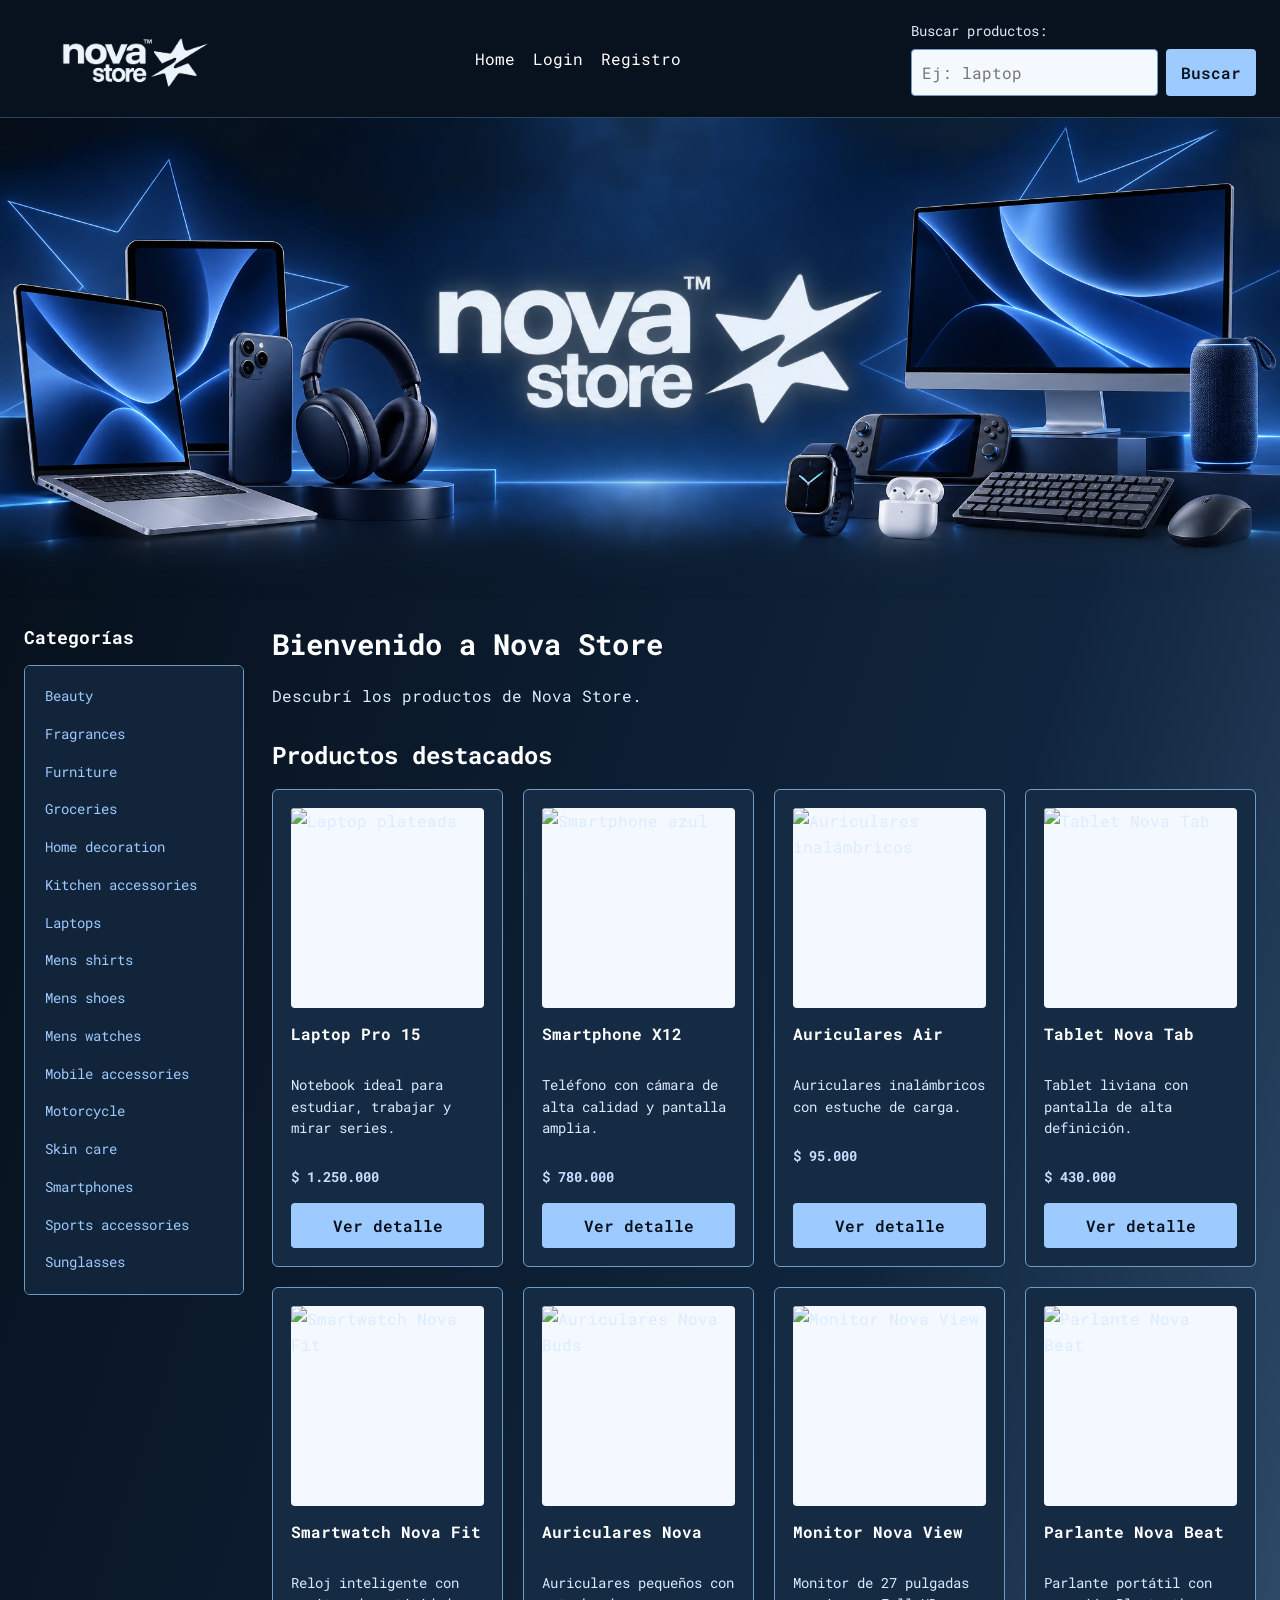
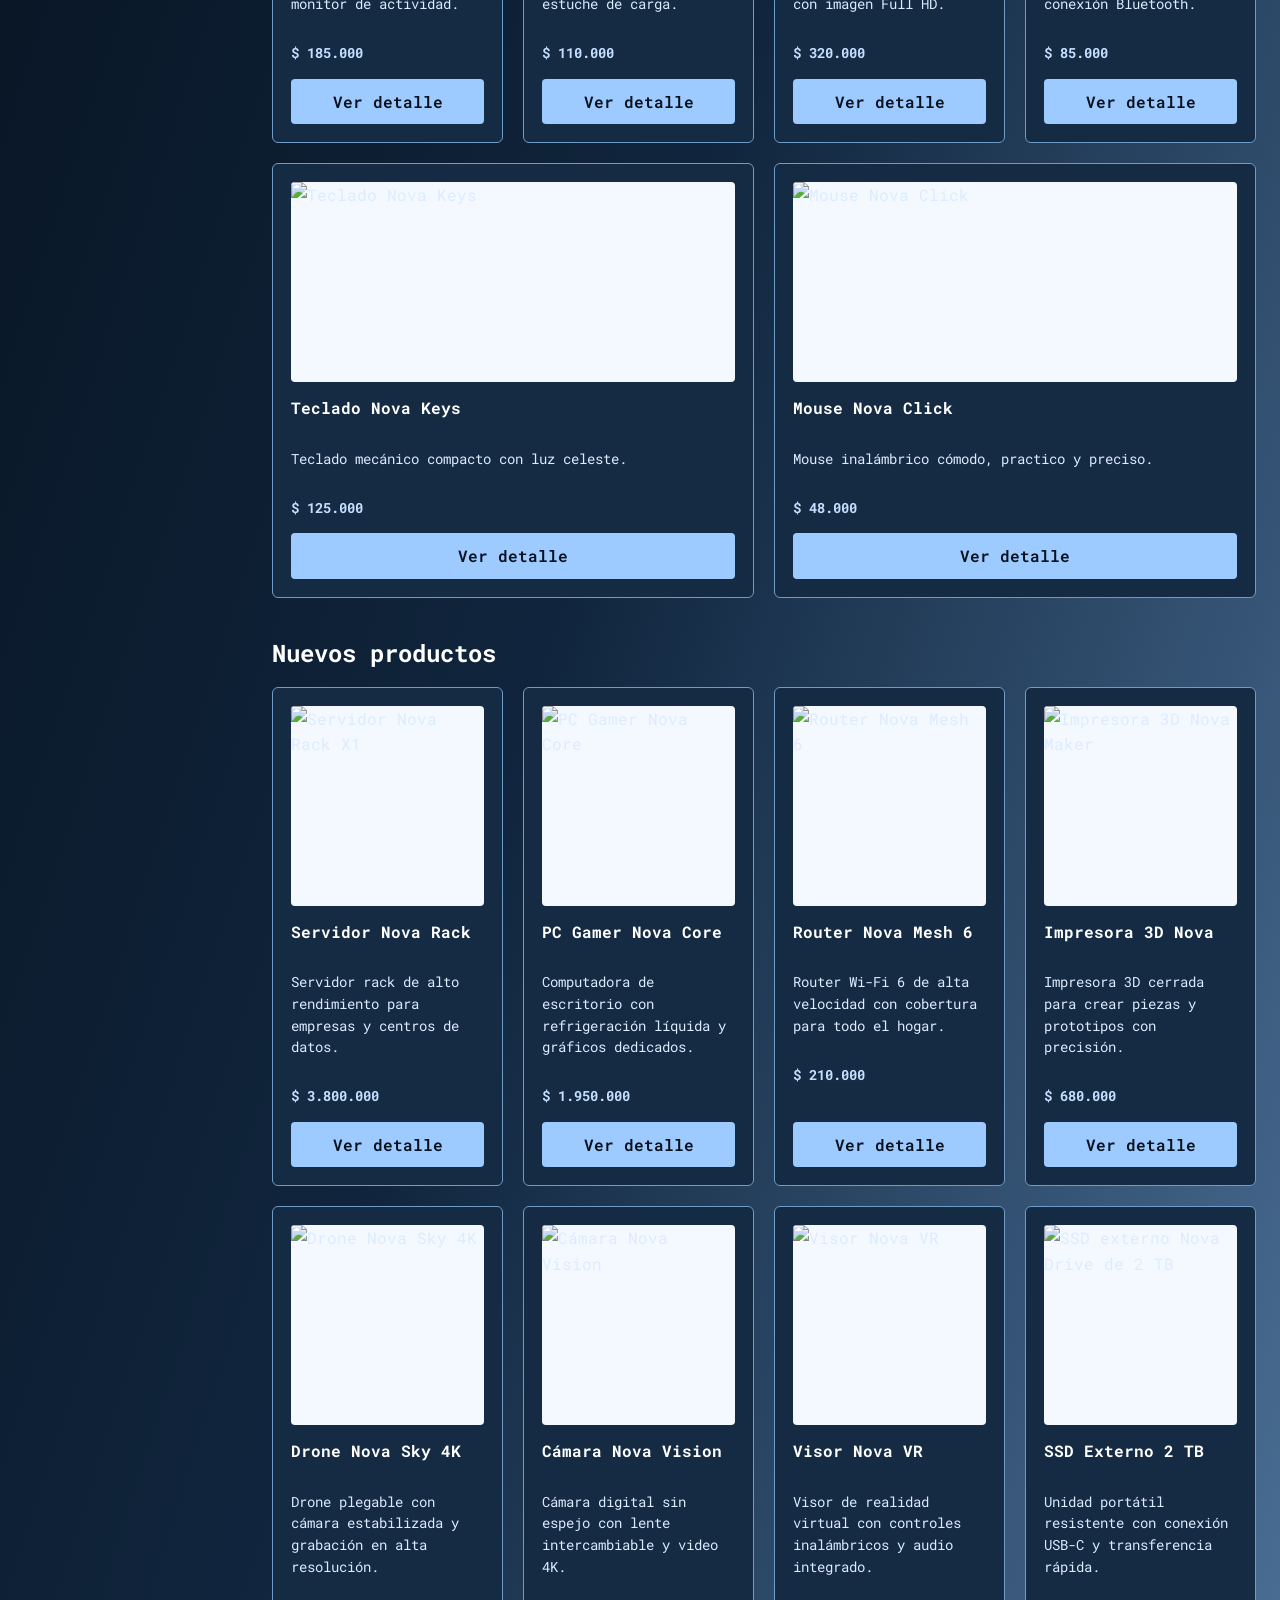
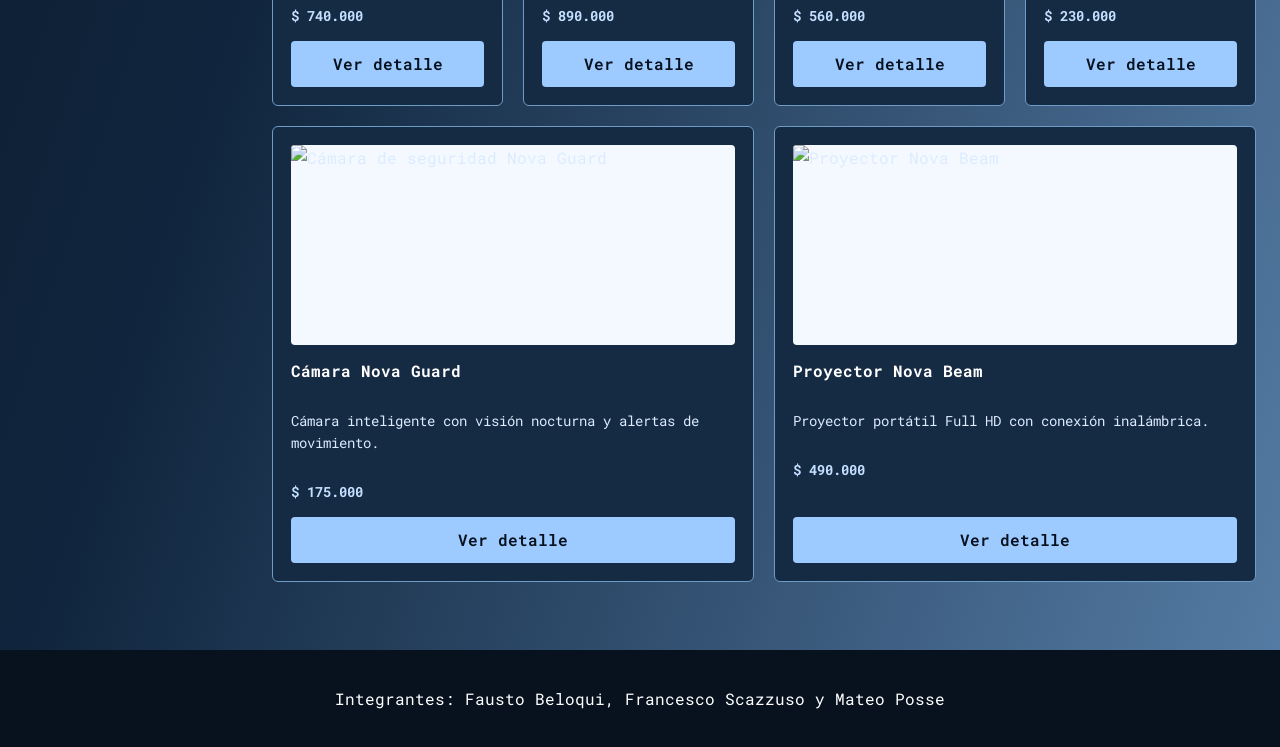
==== index.html @ c2b9d3d6 "Agregar Nova Store con el catálogo original e interacción en JavaScript" ====
<!DOCTYPE html>
<html lang="es">

<head>
    <meta charset="UTF-8">
    <meta name="viewport" content="width=device-width, initial-scale=1.0">
    <link rel="preconnect" href="https://fonts.googleapis.com">
    <link rel="preconnect" href="https://fonts.gstatic.com" crossorigin>
    <link href="https://fonts.googleapis.com/css2?family=Roboto+Mono:wght@400;500;600;700&amp;display=swap" rel="stylesheet">
    <link rel="stylesheet" href="css/style.css">
    <title>Nova Store - Inicio</title>
</head>

<body>
    <a class="saltar-contenido" href="#contenido-principal">Ir al contenido</a>
    <header>
        <a href="index.html"><img class="logo" src="img/nova-store-logo.png" alt="Nova Store - Home"></a>
        <nav aria-label="Navegación principal">
            <a href="index.html">Home</a>
            <a class="enlace-login" href="login.html">Login</a>
            <a class="enlace-registro" href="register.html">Registro</a>
            <span class="saludo" hidden></span>
            <a class="enlace-logout" href="index.html" hidden>Logout</a>
        </nav>
        <form class="formulario-busqueda" action="search-results.html" method="get" novalidate>
            <label for="buscador">Buscar productos:</label>
            <div class="campo-busqueda">
                <input type="search" id="buscador" name="busqueda" placeholder="Ej: laptop" aria-describedby="error-busqueda">
                <button type="submit">Buscar</button>
            </div>
            <p class="error" id="error-busqueda" role="alert"></p>
        </form>
    </header>
    <section class="banner" aria-label="Nova Store">
        <img src="img/banner-nova-store.png" alt="Nova Store">
    </section>
    <div class="contenido">
        <nav class="categorias" aria-label="Categorías de productos">
            <h2>Categorías</h2>
            <p class="estado-categorias" role="status">Cargando categorías…</p>
            <ul class="lista-categorias"></ul>
        </nav>
        <main id="contenido-principal">
            <h1>Bienvenido a Nova Store</h1>
            <p class="introduccion">Descubrí los productos de Nova Store.</p>
            <section class="seccion-catalogo" aria-labelledby="titulo-destacados">
                <div class="titulo-seccion">
                    <h2 id="titulo-destacados">Productos destacados</h2>
                </div>
                <p id="estado-destacados" class="estado" role="status">Cargando productos…</p>
                <div class="productos" id="productos-destacados"></div>
            </section>
            <section class="seccion-catalogo" aria-labelledby="titulo-nuevos">
                <div class="titulo-seccion">
                    <h2 id="titulo-nuevos">Nuevos productos</h2>
                </div>
                <p id="estado-nuevos" class="estado" role="status">Cargando productos…</p>
                <div class="productos" id="productos-nuevos"></div>
            </section>
        </main>
    </div>
    <footer>
        <p>Integrantes: Fausto Beloqui, Francesco Scazzuso y Mateo Posse</p>
    </footer>
    <noscript><p class="aviso-sin-js">Activá JavaScript para cargar los productos y usar los formularios.</p></noscript>
    <script src="js/comun.js"></script>
    <script src="js/saludo.js"></script>
    <script src="js/logout.js"></script>
    <script src="js/index.js"></script>
</body>

</html>
---- css/style.css ----
* {
    box-sizing: border-box;
}

body {
    margin: 0;
    min-height: 100vh;
    display: flex;
    flex-direction: column;
    font-family: "Roboto Mono", monospace;
    color: #dcecff;
    background: linear-gradient(to bottom right, #050d17, #10253d, #567da6);
    line-height: 1.6;
}

[hidden] {
    display: none !important;
}

button,
input {
    font: inherit;
}

button {
    padding: 10px 14px;
    background-color: #9dcaff;
    color: #08121f;
    border: 1px solid transparent;
    border-radius: 4px;
    cursor: pointer;
    font-weight: 600;
}

button:hover,
.boton-detalle:hover {
    background-color: #c4dfff;
}

input {
    padding: 10px;
    border: 1px solid #6f9bc7;
    border-radius: 4px;
    background-color: #f4f8ff;
    color: #08121f;
    min-width: 0;
}

input[aria-invalid="true"] {
    border: 2px solid #ffb6b6;
}

a {
    color: #9dcaff;
    overflow-wrap: anywhere;
}

a:focus-visible,
button:focus-visible,
input:focus-visible {
    outline: 3px solid #ffdc8b;
    outline-offset: 4px;
}

header {
    padding: 16px 24px;
    background-color: #08121f;
    display: flex;
    justify-content: space-between;
    align-items: center;
    flex-wrap: wrap;
    gap: 16px 24px;
    position: sticky;
    top: 0;
    z-index: 10;
    border-bottom: 1px solid #274561;
}

.logo {
    width: 220px;
    height: 85px;
    object-fit: contain;
    display: block;
    max-width: 100%;
}

header nav {
    display: flex;
    align-items: center;
    flex-wrap: wrap;
    gap: 12px 18px;
    min-width: 0;
}

header a {
    color: white;
    text-decoration: none;
}

header nav a:hover {
    text-decoration: underline;
}

.saludo {
    font-size: 0.85rem;
    overflow-wrap: anywhere;
    max-width: 300px;
}

.formulario-busqueda {
    flex: 0 1 345px;
    min-width: 0;
}

.formulario-busqueda label {
    display: block;
    font-size: 0.85rem;
    margin-bottom: 6px;
}

.campo-busqueda {
    display: flex;
    gap: 8px;
}

.campo-busqueda input {
    width: 100%;
}

.error {
    color: #ffb6b6;
    font-size: 0.85rem;
    display: block;
    margin: 6px 0 0;
    overflow-wrap: anywhere;
}

.error:empty,
.estado:empty,
.estado-categorias:empty {
    display: none;
}

.banner img {
    width: 100%;
    display: block;
}

.banner {
    margin: 0;
}

.contenido {
    display: flex;
    gap: 28px;
    padding: 28px 24px;
    flex: 1;
    width: 100%;
    max-width: 1700px;
    margin: 0 auto;
}

.categorias {
    flex: 0 0 220px;
    min-width: 0;
}

.categorias h2 {
    font-size: 1.15rem;
    margin-top: 0;
}

.categorias ul {
    padding: 12px;
    margin: 0;
    background-color: #12243a;
    border: 1px solid #6f9bc7;
    border-radius: 6px;
    list-style: none;
    max-height: 70vh;
    overflow-y: auto;
}

.categorias ul:empty {
    display: none;
}

.categorias li a {
    display: block;
    padding: 8px;
    font-size: 0.85rem;
    text-decoration: none;
}

.categorias li a:hover,
.categorias [aria-current="page"] {
    color: white;
    background-color: #274561;
    border-radius: 3px;
}

main {
    flex: 1;
    min-width: 0;
}

h1,
h2,
h3 {
    color: white;
    line-height: 1.3;
    overflow-wrap: anywhere;
}

h1 {
    margin-top: 0;
    font-size: 1.8rem;
}

.introduccion {
    margin-bottom: 32px;
}

.seccion-catalogo {
    margin-bottom: 40px;
}

.titulo-seccion {
    display: flex;
    justify-content: space-between;
    align-items: baseline;
    flex-wrap: wrap;
    gap: 8px 16px;
    margin-bottom: 18px;
}

.titulo-seccion h2 {
    margin: 0;
}

.productos {
    display: flex;
    flex-wrap: wrap;
    gap: 20px;
}

article {
    padding: 18px;
    background-color: #152a43;
    border: 1px solid #6f9bc7;
    border-radius: 6px;
    overflow-wrap: anywhere;
}

.productos article {
    flex: 1 1 220px;
    min-width: 0;
    display: flex;
    flex-direction: column;
}

.productos article img {
    width: 100%;
    height: 200px;
    object-fit: contain;
    background-color: #f4f8ff;
    border-radius: 4px;
}

.productos article h3 {
    font-size: 1rem;
}

.productos article p {
    font-size: 0.85rem;
}

.precio {
    font-size: 1.1rem;
    font-weight: 700;
    color: #c4dfff;
}

.boton-detalle {
    display: block;
    padding: 10px 12px;
    margin-top: auto;
    background-color: #9dcaff;
    color: #08121f;
    border-radius: 4px;
    text-decoration: none;
    text-align: center;
    font-weight: 600;
}

.principal-cuenta {
    display: flex;
    align-items: center;
    justify-content: center;
    min-height: 65vh;
}

.cuenta {
    width: 440px;
    max-width: 100%;
    padding: 28px;
    background-color: #152a43;
    border: 1px solid #6f9bc7;
    border-radius: 6px;
}

.cuenta label {
    display: block;
    margin-bottom: 6px;
}

.cuenta input:not([type="checkbox"]) {
    width: 100%;
}

.cuenta button {
    width: 100%;
}

.campo-terminos {
    display: flex;
    align-items: flex-start;
    gap: 10px;
}

.campo-terminos input {
    margin-top: 7px;
    flex-shrink: 0;
}

.detalle {
    display: flex;
    gap: 28px;
    flex-wrap: wrap;
}

.imagen-producto {
    width: 350px;
    max-width: 100%;
    height: 350px;
    object-fit: contain;
    background-color: #f4f8ff;
    border-radius: 6px;
}

.datos-producto {
    flex: 1 1 260px;
    min-width: 0;
}

.tags {
    display: flex;
    flex-wrap: wrap;
    gap: 8px;
    padding: 0;
    list-style: none;
}

.tags li {
    padding: 4px 10px;
    background-color: #274561;
    border-radius: 4px;
}

#seccion-reviews {
    margin-top: 36px;
}

#reviews article {
    margin-bottom: 16px;
}

.estado {
    padding: 12px 0;
}

footer {
    padding: 20px 24px;
    background-color: #08121f;
    color: white;
    text-align: center;
    overflow-wrap: anywhere;
}

.saltar-contenido {
    position: absolute;
    top: -100px;
    left: 15px;
    z-index: 20;
    padding: 10px;
    background-color: #08121f;
}

.saltar-contenido:focus {
    top: 10px;
}

.aviso-sin-js {
    padding: 20px;
    text-align: center;
}

@media (max-width: 1000px) {
    header {
        position: static;
    }

    .formulario-busqueda {
        flex-grow: 1;
    }

    .categorias {
        flex-basis: 190px;
    }
}

@media (max-width: 768px) {
    header {
        padding: 16px;
        justify-content: center;
    }

    header nav {
        justify-content: center;
        width: 100%;
    }

    .formulario-busqueda {
        flex-basis: 100%;
    }

    .contenido {
        flex-direction: column;
        gap: 24px;
        padding: 20px 16px;
    }

    .categorias {
        flex-basis: auto;
        width: 100%;
    }

    .categorias ul {
        max-height: 180px;
    }

    .productos article {
        flex-basis: 100%;
    }

    h1 {
        font-size: 1.5rem;
    }

    .cuenta {
        padding: 22px;
    }

    .principal-cuenta {
        min-height: 60vh;
    }
}
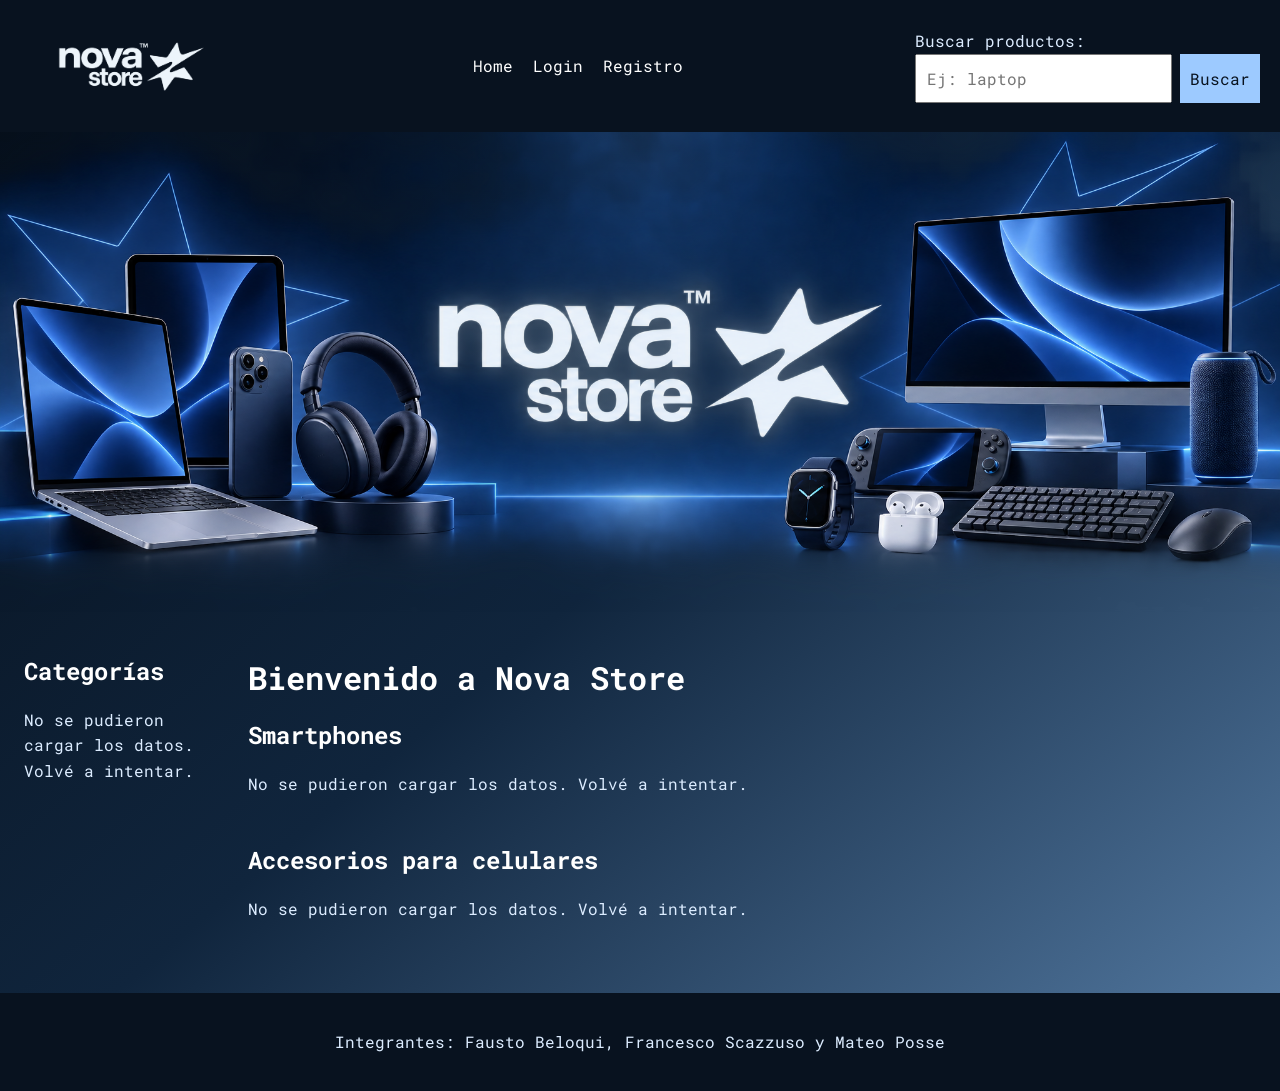
==== commit b9cbb977: "Simplificar estilos y JavaScript y usar DummyJSON según la consigna" ====
--- a/index.html
+++ b/index.html
@@ -12,7 +12,6 @@
 </head>
 
 <body>
-    <a class="saltar-contenido" href="#contenido-principal">Ir al contenido</a>
     <header>
         <a href="index.html"><img class="logo" src="img/nova-store-logo.png" alt="Nova Store - Home"></a>
         <nav aria-label="Navegación principal">
@@ -42,18 +41,13 @@
         </nav>
         <main id="contenido-principal">
             <h1>Bienvenido a Nova Store</h1>
-            <p class="introduccion">Descubrí los productos de Nova Store.</p>
             <section class="seccion-catalogo" aria-labelledby="titulo-destacados">
-                <div class="titulo-seccion">
-                    <h2 id="titulo-destacados">Productos destacados</h2>
-                </div>
+                <h2 id="titulo-destacados">Smartphones</h2>
                 <p id="estado-destacados" class="estado" role="status">Cargando productos…</p>
                 <div class="productos" id="productos-destacados"></div>
             </section>
             <section class="seccion-catalogo" aria-labelledby="titulo-nuevos">
-                <div class="titulo-seccion">
-                    <h2 id="titulo-nuevos">Nuevos productos</h2>
-                </div>
+                <h2 id="titulo-nuevos">Accesorios para celulares</h2>
                 <p id="estado-nuevos" class="estado" role="status">Cargando productos…</p>
                 <div class="productos" id="productos-nuevos"></div>
             </section>
@@ -62,7 +56,6 @@
     <footer>
         <p>Integrantes: Fausto Beloqui, Francesco Scazzuso y Mateo Posse</p>
     </footer>
-    <noscript><p class="aviso-sin-js">Activá JavaScript para cargar los productos y usar los formularios.</p></noscript>
     <script src="js/comun.js"></script>
     <script src="js/saludo.js"></script>
     <script src="js/logout.js"></script>
--- a/css/style.css
+++ b/css/style.css
@@ -13,193 +13,142 @@
     line-height: 1.6;
 }
 
-[hidden] {
-    display: none !important;
+[hidden],
+.error:empty,
+.estado:empty,
+.estado-categorias:empty,
+.categorias ul:empty {
+    display: none;
+}
+
+a {
+    color: #9dcaff;
+    overflow-wrap: anywhere;
 }
 
 button,
 input {
     font: inherit;
-}
-
-button {
-    padding: 10px 14px;
+    padding: 10px;
+}
+
+button,
+.boton-detalle {
     background-color: #9dcaff;
     color: #08121f;
-    border: 1px solid transparent;
-    border-radius: 4px;
+    border: none;
+    text-decoration: none;
     cursor: pointer;
-    font-weight: 600;
-}
-
-button:hover,
-.boton-detalle:hover {
-    background-color: #c4dfff;
 }
 
 input {
-    padding: 10px;
-    border: 1px solid #6f9bc7;
-    border-radius: 4px;
-    background-color: #f4f8ff;
-    color: #08121f;
     min-width: 0;
 }
 
-input[aria-invalid="true"] {
-    border: 2px solid #ffb6b6;
-}
-
-a {
-    color: #9dcaff;
-    overflow-wrap: anywhere;
-}
-
-a:focus-visible,
-button:focus-visible,
-input:focus-visible {
-    outline: 3px solid #ffdc8b;
-    outline-offset: 4px;
+header,
+footer {
+    padding: 20px;
+    background-color: #08121f;
+}
+
+header,
+header nav,
+.productos,
+.detalle {
+    display: flex;
+    flex-wrap: wrap;
+    gap: 20px;
 }
 
 header {
-    padding: 16px 24px;
-    background-color: #08121f;
-    display: flex;
+    align-items: center;
     justify-content: space-between;
-    align-items: center;
-    flex-wrap: wrap;
-    gap: 16px 24px;
-    position: sticky;
-    top: 0;
-    z-index: 10;
-    border-bottom: 1px solid #274561;
+}
+
+header a {
+    color: white;
+    text-decoration: none;
 }
 
 .logo {
     width: 220px;
     height: 85px;
     object-fit: contain;
-    display: block;
-    max-width: 100%;
-}
-
-header nav {
-    display: flex;
-    align-items: center;
-    flex-wrap: wrap;
-    gap: 12px 18px;
-    min-width: 0;
-}
-
-header a {
-    color: white;
-    text-decoration: none;
-}
-
-header nav a:hover {
-    text-decoration: underline;
 }
 
 .saludo {
-    font-size: 0.85rem;
-    overflow-wrap: anywhere;
-    max-width: 300px;
+    max-width: 260px;
+    overflow-wrap: anywhere;
 }
 
 .formulario-busqueda {
     flex: 0 1 345px;
-    min-width: 0;
-}
-
-.formulario-busqueda label {
+}
+
+.formulario-busqueda label,
+.cuenta label,
+.error {
     display: block;
-    font-size: 0.85rem;
-    margin-bottom: 6px;
-}
-
-.campo-busqueda {
+}
+
+.campo-busqueda,
+.campo-terminos {
     display: flex;
     gap: 8px;
 }
 
-.campo-busqueda input {
+.campo-busqueda input,
+.cuenta input:not([type="checkbox"]),
+.cuenta button {
     width: 100%;
 }
 
 .error {
     color: #ffb6b6;
     font-size: 0.85rem;
+}
+
+.banner img {
+    width: 100%;
     display: block;
-    margin: 6px 0 0;
-    overflow-wrap: anywhere;
-}
-
-.error:empty,
-.estado:empty,
-.estado-categorias:empty {
-    display: none;
-}
-
-.banner img {
-    width: 100%;
-    display: block;
-}
-
-.banner {
-    margin: 0;
 }
 
 .contenido {
     display: flex;
-    gap: 28px;
-    padding: 28px 24px;
+    gap: 24px;
+    padding: 24px;
     flex: 1;
     width: 100%;
     max-width: 1700px;
-    margin: 0 auto;
+    margin: auto;
 }
 
 .categorias {
-    flex: 0 0 220px;
-    min-width: 0;
-}
-
-.categorias h2 {
-    font-size: 1.15rem;
-    margin-top: 0;
+    flex: 0 0 200px;
+}
+
+.categorias ul,
+article,
+.cuenta {
+    padding: 16px;
+    background-color: #152a43;
+    border: 1px solid #6f9bc7;
 }
 
 .categorias ul {
-    padding: 12px;
-    margin: 0;
-    background-color: #12243a;
-    border: 1px solid #6f9bc7;
-    border-radius: 6px;
     list-style: none;
     max-height: 70vh;
     overflow-y: auto;
 }
 
-.categorias ul:empty {
-    display: none;
-}
-
-.categorias li a {
+.categorias a {
     display: block;
-    padding: 8px;
-    font-size: 0.85rem;
+    padding: 6px 0;
     text-decoration: none;
 }
 
-.categorias li a:hover,
-.categorias [aria-current="page"] {
-    color: white;
-    background-color: #274561;
-    border-radius: 3px;
-}
-
-main {
+main,
+.datos-producto {
     flex: 1;
     min-width: 0;
 }
@@ -212,44 +161,9 @@
     overflow-wrap: anywhere;
 }
 
-h1 {
-    margin-top: 0;
-    font-size: 1.8rem;
-}
-
-.introduccion {
+.seccion-catalogo,
+#seccion-reviews {
     margin-bottom: 32px;
-}
-
-.seccion-catalogo {
-    margin-bottom: 40px;
-}
-
-.titulo-seccion {
-    display: flex;
-    justify-content: space-between;
-    align-items: baseline;
-    flex-wrap: wrap;
-    gap: 8px 16px;
-    margin-bottom: 18px;
-}
-
-.titulo-seccion h2 {
-    margin: 0;
-}
-
-.productos {
-    display: flex;
-    flex-wrap: wrap;
-    gap: 20px;
-}
-
-article {
-    padding: 18px;
-    background-color: #152a43;
-    border: 1px solid #6f9bc7;
-    border-radius: 6px;
-    overflow-wrap: anywhere;
 }
 
 .productos article {
@@ -257,40 +171,29 @@
     min-width: 0;
     display: flex;
     flex-direction: column;
-}
-
-.productos article img {
-    width: 100%;
-    height: 200px;
+    overflow-wrap: anywhere;
+}
+
+.productos img,
+.imagen-producto {
     object-fit: contain;
     background-color: #f4f8ff;
-    border-radius: 4px;
-}
-
-.productos article h3 {
-    font-size: 1rem;
-}
-
-.productos article p {
-    font-size: 0.85rem;
+    max-width: 100%;
+}
+
+.productos img {
+    width: 100%;
+    height: 200px;
 }
 
 .precio {
-    font-size: 1.1rem;
-    font-weight: 700;
-    color: #c4dfff;
+    font-weight: bold;
 }
 
 .boton-detalle {
-    display: block;
-    padding: 10px 12px;
     margin-top: auto;
-    background-color: #9dcaff;
-    color: #08121f;
-    border-radius: 4px;
-    text-decoration: none;
+    padding: 10px;
     text-align: center;
-    font-weight: 600;
 }
 
 .principal-cuenta {
@@ -301,133 +204,36 @@
 }
 
 .cuenta {
-    width: 440px;
+    width: 400px;
     max-width: 100%;
-    padding: 28px;
-    background-color: #152a43;
-    border: 1px solid #6f9bc7;
-    border-radius: 6px;
-}
-
-.cuenta label {
-    display: block;
-    margin-bottom: 6px;
-}
-
-.cuenta input:not([type="checkbox"]) {
-    width: 100%;
-}
-
-.cuenta button {
-    width: 100%;
-}
-
-.campo-terminos {
-    display: flex;
-    align-items: flex-start;
-    gap: 10px;
-}
-
-.campo-terminos input {
-    margin-top: 7px;
-    flex-shrink: 0;
-}
-
-.detalle {
-    display: flex;
-    gap: 28px;
-    flex-wrap: wrap;
 }
 
 .imagen-producto {
     width: 350px;
-    max-width: 100%;
     height: 350px;
-    object-fit: contain;
-    background-color: #f4f8ff;
-    border-radius: 6px;
 }
 
 .datos-producto {
-    flex: 1 1 260px;
-    min-width: 0;
-}
-
-.tags {
-    display: flex;
-    flex-wrap: wrap;
-    gap: 8px;
-    padding: 0;
-    list-style: none;
-}
-
-.tags li {
-    padding: 4px 10px;
-    background-color: #274561;
-    border-radius: 4px;
-}
-
-#seccion-reviews {
-    margin-top: 36px;
+    flex-basis: 260px;
 }
 
 #reviews article {
-    margin-bottom: 16px;
-}
-
-.estado {
-    padding: 12px 0;
+    margin: 16px 0;
 }
 
 footer {
-    padding: 20px 24px;
-    background-color: #08121f;
-    color: white;
     text-align: center;
     overflow-wrap: anywhere;
-}
-
-.saltar-contenido {
-    position: absolute;
-    top: -100px;
-    left: 15px;
-    z-index: 20;
-    padding: 10px;
-    background-color: #08121f;
-}
-
-.saltar-contenido:focus {
-    top: 10px;
-}
-
-.aviso-sin-js {
-    padding: 20px;
-    text-align: center;
-}
-
-@media (max-width: 1000px) {
-    header {
-        position: static;
-    }
-
-    .formulario-busqueda {
-        flex-grow: 1;
-    }
-
-    .categorias {
-        flex-basis: 190px;
-    }
 }
 
 @media (max-width: 768px) {
     header {
-        padding: 16px;
         justify-content: center;
     }
 
     header nav {
+        width: 100%;
         justify-content: center;
-        width: 100%;
     }
 
     .formulario-busqueda {
@@ -436,13 +242,11 @@
 
     .contenido {
         flex-direction: column;
-        gap: 24px;
-        padding: 20px 16px;
+        padding: 16px;
     }
 
     .categorias {
         flex-basis: auto;
-        width: 100%;
     }
 
     .categorias ul {
@@ -452,16 +256,4 @@
     .productos article {
         flex-basis: 100%;
     }
-
-    h1 {
-        font-size: 1.5rem;
-    }
-
-    .cuenta {
-        padding: 22px;
-    }
-
-    .principal-cuenta {
-        min-height: 60vh;
-    }
-}
+}
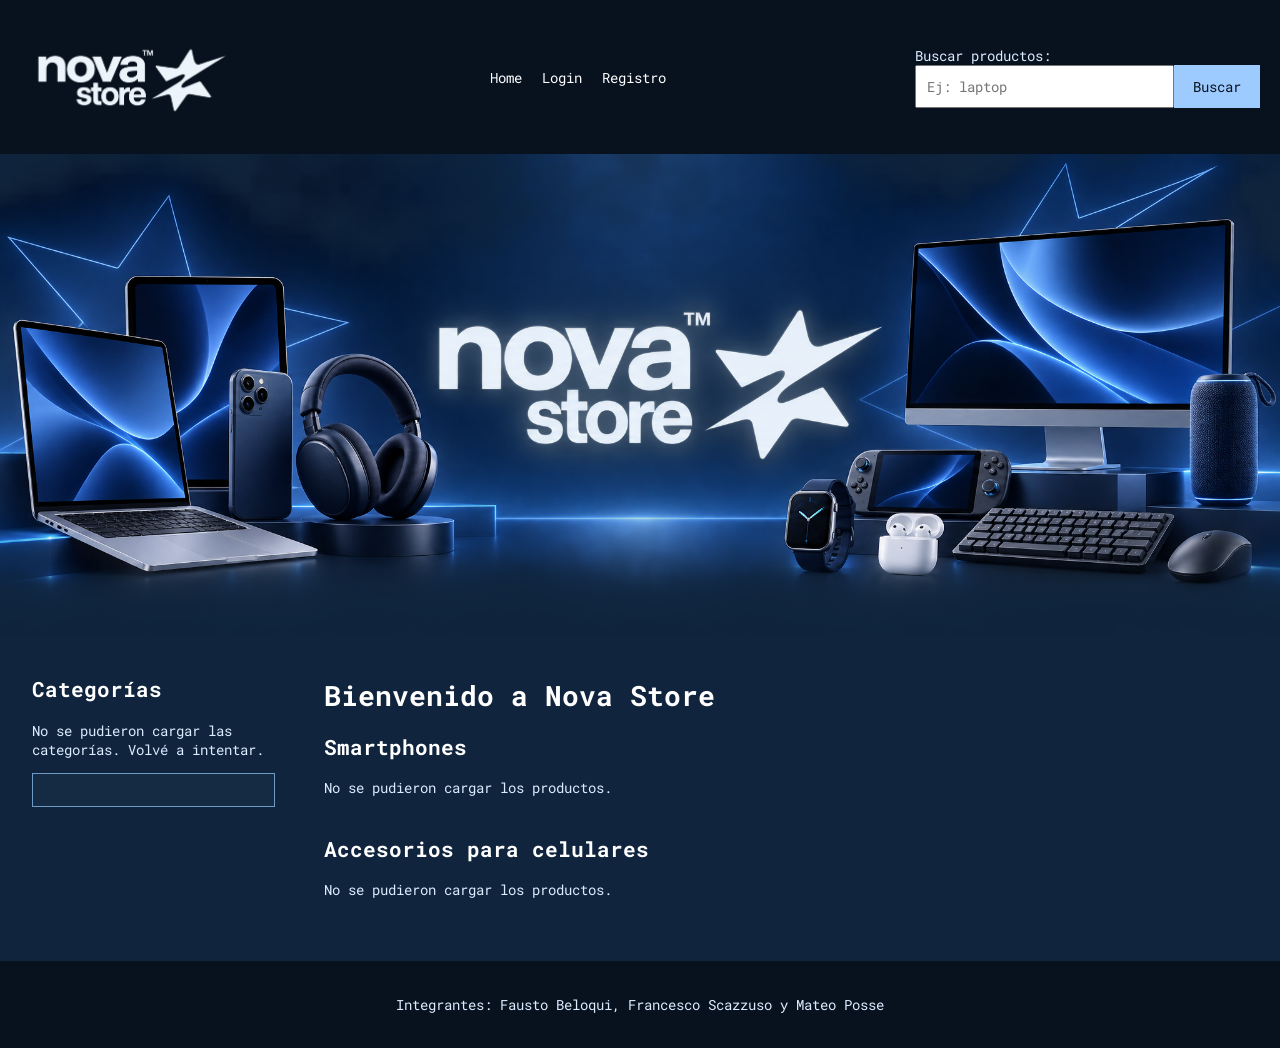
==== commit cbf561e0: "Adaptar HTML CSS y JavaScript a los recursos documentados del curso" ====
--- a/index.html
+++ b/index.html
@@ -14,41 +14,41 @@
 <body>
     <header>
         <a href="index.html"><img class="logo" src="img/nova-store-logo.png" alt="Nova Store - Home"></a>
-        <nav aria-label="Navegación principal">
+        <nav>
             <a href="index.html">Home</a>
             <a class="enlace-login" href="login.html">Login</a>
             <a class="enlace-registro" href="register.html">Registro</a>
-            <span class="saludo" hidden></span>
-            <a class="enlace-logout" href="index.html" hidden>Logout</a>
+            <span class="saludo"></span>
+            <a class="enlace-logout" href="index.html">Logout</a>
         </nav>
-        <form class="formulario-busqueda" action="search-results.html" method="get" novalidate>
+        <form class="formulario-busqueda" action="search-results.html" method="get">
             <label for="buscador">Buscar productos:</label>
             <div class="campo-busqueda">
-                <input type="search" id="buscador" name="busqueda" placeholder="Ej: laptop" aria-describedby="error-busqueda">
+                <input type="text" id="buscador" name="q" placeholder="Ej: laptop">
                 <button type="submit">Buscar</button>
             </div>
-            <p class="error" id="error-busqueda" role="alert"></p>
+            <span class="error" id="error-busqueda"></span>
         </form>
     </header>
-    <section class="banner" aria-label="Nova Store">
+    <section class="banner">
         <img src="img/banner-nova-store.png" alt="Nova Store">
     </section>
     <div class="contenido">
-        <nav class="categorias" aria-label="Categorías de productos">
+        <nav class="categorias">
             <h2>Categorías</h2>
-            <p class="estado-categorias" role="status">Cargando categorías…</p>
+            <p class="estado-categorias">Cargando categorías…</p>
             <ul class="lista-categorias"></ul>
         </nav>
         <main id="contenido-principal">
             <h1>Bienvenido a Nova Store</h1>
-            <section class="seccion-catalogo" aria-labelledby="titulo-destacados">
+            <section class="seccion-catalogo">
                 <h2 id="titulo-destacados">Smartphones</h2>
-                <p id="estado-destacados" class="estado" role="status">Cargando productos…</p>
+                <p id="estado-destacados" class="estado">Cargando productos…</p>
                 <div class="productos" id="productos-destacados"></div>
             </section>
-            <section class="seccion-catalogo" aria-labelledby="titulo-nuevos">
+            <section class="seccion-catalogo">
                 <h2 id="titulo-nuevos">Accesorios para celulares</h2>
-                <p id="estado-nuevos" class="estado" role="status">Cargando productos…</p>
+                <p id="estado-nuevos" class="estado">Cargando productos…</p>
                 <div class="productos" id="productos-nuevos"></div>
             </section>
         </main>
--- a/css/style.css
+++ b/css/style.css
@@ -2,33 +2,26 @@
     box-sizing: border-box;
 }
 
+body,
+button,
+input {
+    font-family: "Roboto Mono", monospace;
+    font-size: 14px;
+}
+
 body {
     margin: 0;
-    min-height: 100vh;
-    display: flex;
-    flex-direction: column;
-    font-family: "Roboto Mono", monospace;
     color: #dcecff;
-    background: linear-gradient(to bottom right, #050d17, #10253d, #567da6);
-    line-height: 1.6;
-}
-
-[hidden],
-.error:empty,
-.estado:empty,
-.estado-categorias:empty,
-.categorias ul:empty {
-    display: none;
+    background-color: #10253d;
 }
 
 a {
     color: #9dcaff;
-    overflow-wrap: anywhere;
 }
 
 button,
-input {
-    font: inherit;
+input,
+.boton-detalle {
     padding: 10px;
 }
 
@@ -38,11 +31,6 @@
     color: #08121f;
     border: none;
     text-decoration: none;
-    cursor: pointer;
-}
-
-input {
-    min-width: 0;
 }
 
 header,
@@ -53,16 +41,21 @@
 
 header,
 header nav,
+.contenido,
 .productos,
 .detalle {
     display: flex;
     flex-wrap: wrap;
-    gap: 20px;
+    justify-content: space-between;
 }
 
 header {
     align-items: center;
-    justify-content: space-between;
+}
+
+header nav a,
+.saludo {
+    margin: 10px;
 }
 
 header a {
@@ -72,40 +65,38 @@
 
 .logo {
     width: 220px;
-    height: 85px;
-    object-fit: contain;
-}
-
-.saludo {
-    max-width: 260px;
-    overflow-wrap: anywhere;
+}
+
+.saludo,
+.enlace-logout,
+#detalle-producto,
+#seccion-reviews {
+    display: none;
 }
 
 .formulario-busqueda {
-    flex: 0 1 345px;
-}
-
-.formulario-busqueda label,
-.cuenta label,
+    width: 345px;
+}
+
+label,
 .error {
     display: block;
 }
 
-.campo-busqueda,
-.campo-terminos {
-    display: flex;
-    gap: 8px;
-}
-
-.campo-busqueda input,
-.cuenta input:not([type="checkbox"]),
-.cuenta button {
-    width: 100%;
+.campo-busqueda {
+    display: flex;
+}
+
+.campo-busqueda input {
+    width: 75%;
+}
+
+.campo-busqueda button {
+    width: 25%;
 }
 
 .error {
     color: #ffb6b6;
-    font-size: 0.85rem;
 }
 
 .banner img {
@@ -114,17 +105,16 @@
 }
 
 .contenido {
-    display: flex;
-    gap: 24px;
-    padding: 24px;
-    flex: 1;
-    width: 100%;
-    max-width: 1700px;
-    margin: auto;
+    width: 95%;
+    margin: 24px auto;
 }
 
 .categorias {
-    flex: 0 0 200px;
+    width: 20%;
+}
+
+main {
+    width: 76%;
 }
 
 .categorias ul,
@@ -137,8 +127,6 @@
 
 .categorias ul {
     list-style: none;
-    max-height: 70vh;
-    overflow-y: auto;
 }
 
 .categorias a {
@@ -147,43 +135,27 @@
     text-decoration: none;
 }
 
-main,
-.datos-producto {
-    flex: 1;
-    min-width: 0;
-}
-
 h1,
 h2,
 h3 {
     color: white;
-    line-height: 1.3;
-    overflow-wrap: anywhere;
 }
 
 .seccion-catalogo,
-#seccion-reviews {
-    margin-bottom: 32px;
+#reviews article {
+    margin-bottom: 24px;
 }
 
 .productos article {
-    flex: 1 1 220px;
-    min-width: 0;
+    width: 31%;
+    margin-bottom: 20px;
     display: flex;
     flex-direction: column;
-    overflow-wrap: anywhere;
-}
-
-.productos img,
-.imagen-producto {
-    object-fit: contain;
-    background-color: #f4f8ff;
-    max-width: 100%;
 }
 
 .productos img {
     width: 100%;
-    height: 200px;
+    background-color: #f4f8ff;
 }
 
 .precio {
@@ -192,7 +164,6 @@
 
 .boton-detalle {
     margin-top: auto;
-    padding: 10px;
     text-align: center;
 }
 
@@ -200,60 +171,61 @@
     display: flex;
     align-items: center;
     justify-content: center;
-    min-height: 65vh;
+    height: 80vh;
 }
 
 .cuenta {
     width: 400px;
-    max-width: 100%;
+}
+
+.campo-texto,
+.cuenta button {
+    width: 100%;
+}
+
+.campo-terminos {
+    display: flex;
+    align-items: center;
+}
+
+.campo-terminos label {
+    margin-left: 8px;
+}
+
+.detalle {
+    align-items: flex-start;
 }
 
 .imagen-producto {
-    width: 350px;
-    height: 350px;
+    width: 45%;
+    background-color: #f4f8ff;
 }
 
 .datos-producto {
-    flex-basis: 260px;
-}
-
-#reviews article {
-    margin: 16px 0;
+    width: 50%;
 }
 
 footer {
     text-align: center;
-    overflow-wrap: anywhere;
 }
 
 @media (max-width: 768px) {
-    header {
+    header,
+    header nav {
         justify-content: center;
     }
 
-    header nav {
+    header nav,
+    .formulario-busqueda,
+    .categorias,
+    main,
+    .productos article,
+    .imagen-producto,
+    .datos-producto {
         width: 100%;
-        justify-content: center;
     }
 
-    .formulario-busqueda {
-        flex-basis: 100%;
+    .cuenta {
+        width: 95%;
     }
-
-    .contenido {
-        flex-direction: column;
-        padding: 16px;
-    }
-
-    .categorias {
-        flex-basis: auto;
-    }
-
-    .categorias ul {
-        max-height: 180px;
-    }
-
-    .productos article {
-        flex-basis: 100%;
-    }
-}
+}
